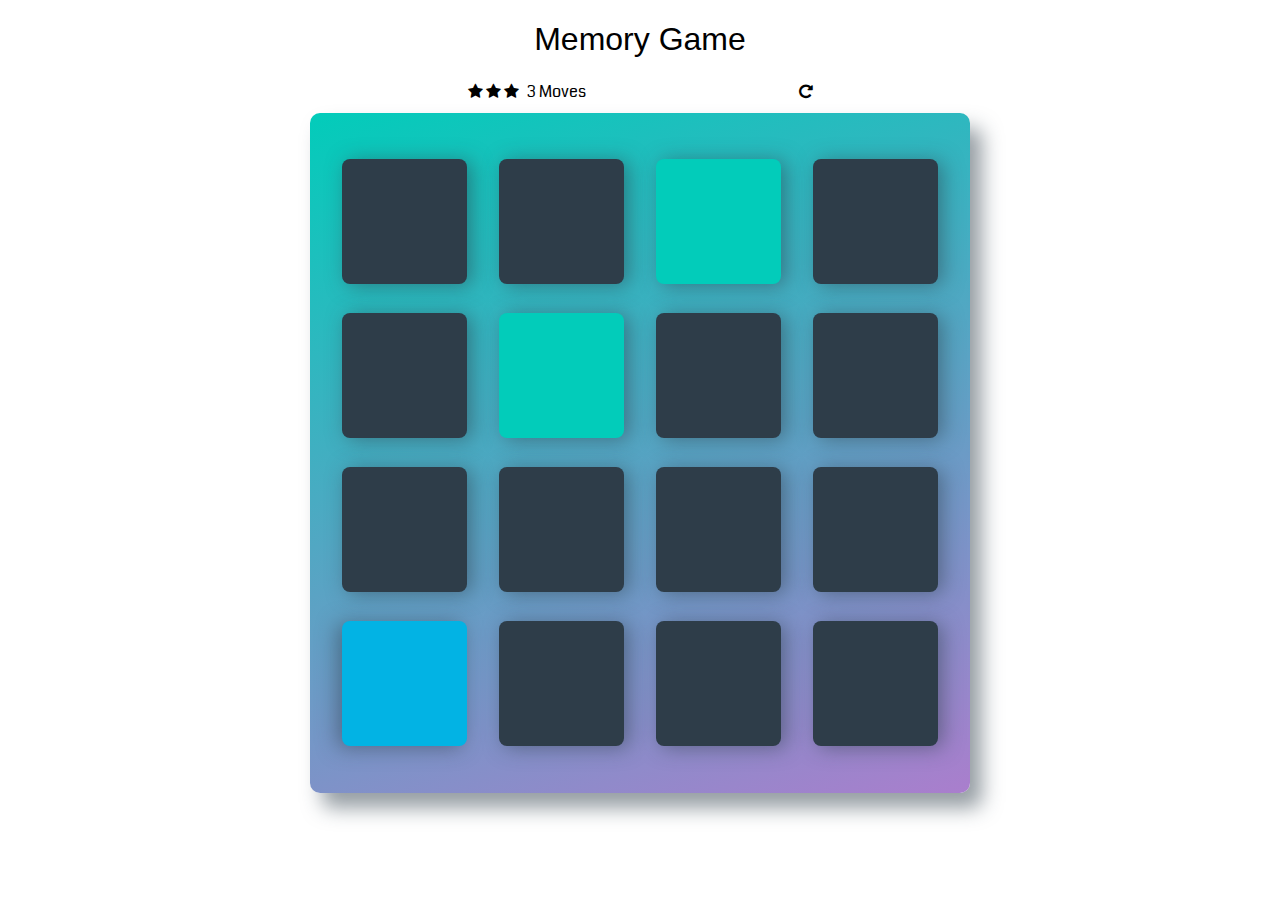
==== index.html @ 89da2d4e "changed the icons into pictures and added some logic to the JS file" ====
<!doctype html>
<html lang="en">
<head>
    <meta charset="utf-8">
    <title>Matching Game</title>
    <meta name="description" content="">
    <link rel="stylesheet prefetch" href="https://maxcdn.bootstrapcdn.com/font-awesome/4.6.1/css/font-awesome.min.css">
    <link rel="stylesheet prefetch" href="https://fonts.googleapis.com/css?family=Coda">
    <link rel="stylesheet" href="css/app.css">
</head>
<body>

    <div class="container">
        <header>
            <h1>Memory Game</h1>
        </header>

        <section class="score-panel">
        	<ul class="stars">
        		<li><i class="fa fa-star"></i></li>
        		<li><i class="fa fa-star"></i></li>
        		<li><i class="fa fa-star"></i></li>
        	</ul>

        	<span class="moves">3</span> Moves

            <div class="restart">
        		<i class="fa fa-repeat"></i>
        	</div>
        </section>

        <ul class="deck">
            <li class="card">
                <img src="" alt="" data-id="1">
            </li>
            <li class="card">
                <img src="" alt="" data-id="2">
            </li>
            <li class="card match">
                <img src="" alt="" data-id="3">
            </li>
            <li class="card">
                <img src="" alt="" data-id="4">
            </li>
            <li class="card">
                <img src="" alt="" data-id="5">
            </li>
            <li class="card match">
                <img src="" alt="" data-id="6">
            </li>
            <li class="card">
                <img src="" alt="" data-id="7">
            </li>
            <li class="card">
                <img src="" alt="" data-id="8">
            </li>
            <li class="card">
                <img src="" alt="" data-id="9">
            </li>
            <li class="card">
                <img src="" alt="" data-id="10">
            </li>
            <li class="card">
                <img src="" alt="" data-id="11">
            </li>
            <li class="card">
                <img src="" alt="" data-id="12">
            </li>
            <li class="card open show">
                <img src="" alt="" data-id="13">
            </li>
            <li class="card">
                <img src="" alt="" data-id="14">
            </li>
            <li class="card">
                <img src="" alt="" data-id="15" />
            </li>
            <li class="card">
                <img src="" alt="" data-id="16">
            </li>
        </ul>
    </div>

    <script src="js/app.js"></script>
</body>
</html>
---- css/app.css ----
html {
    box-sizing: border-box;
}

*,
*::before,
*::after {
    box-sizing: inherit;
}

html,
body {
    width: 100%;
    height: 100%;
    margin: 0;
    padding: 0;
}

body {
    background: #ffffff url('../img/geometry2.png'); /* Background pattern from Subtle Patterns */
    font-family: 'Coda', cursive;
}

.container {
    display: flex;
    justify-content: center;
    align-items: center;
    flex-direction: column;
    perspective: 600;
}

h1 {
    font-family: 'Open Sans', sans-serif;
    font-weight: 300;
}

/*
 * Styles for the deck of cards
 */

.deck {
    width: 660px;
    min-height: 680px;
    background: linear-gradient(160deg, #02ccba 0%, #aa7ecd 100%);
    padding: 32px;
    border-radius: 10px;
    box-shadow: 12px 15px 20px 0 rgba(46, 61, 73, 0.5);
    display: flex;
    flex-wrap: wrap;
    justify-content: space-between;
    align-items: center;
    margin: 0 0 3em;
}

.deck .card {
    height: 125px;
    width: 125px;
    background: #2e3d49;
    font-size: 0;
    color: #ffffff;
    border-radius: 8px;
    cursor: pointer;
    display: flex;
    justify-content: center;
    align-items: center;
    box-shadow: 5px 2px 20px 0 rgba(46, 61, 73, 0.5);
    transform-style: preserve-3d;
    transition: all 1s ease-in-out;
}

.deck .card.open {
    transform: rotateY(180deg);
    background: #02b3e4;
    cursor: default;
}

.deck .card.show {
    font-size: 33px;
}

.deck .card.match {
    cursor: default;
    background: #02ccba;
    font-size: 33px;
}

.deck .card>img {
    widows: 100%;
    height: 100%;
    border-radius: 8px;
}

/*
 * Styles for the Score Panel
 */

.score-panel {
    text-align: left;
    width: 345px;
    margin-bottom: 10px;
}

.score-panel .stars {
    margin: 0;
    padding: 0;
    display: inline-block;
    margin: 0 5px 0 0;
}

.score-panel .stars li {
    list-style: none;
    display: inline-block;
}

.score-panel .restart {
    float: right;
    cursor: pointer;
}
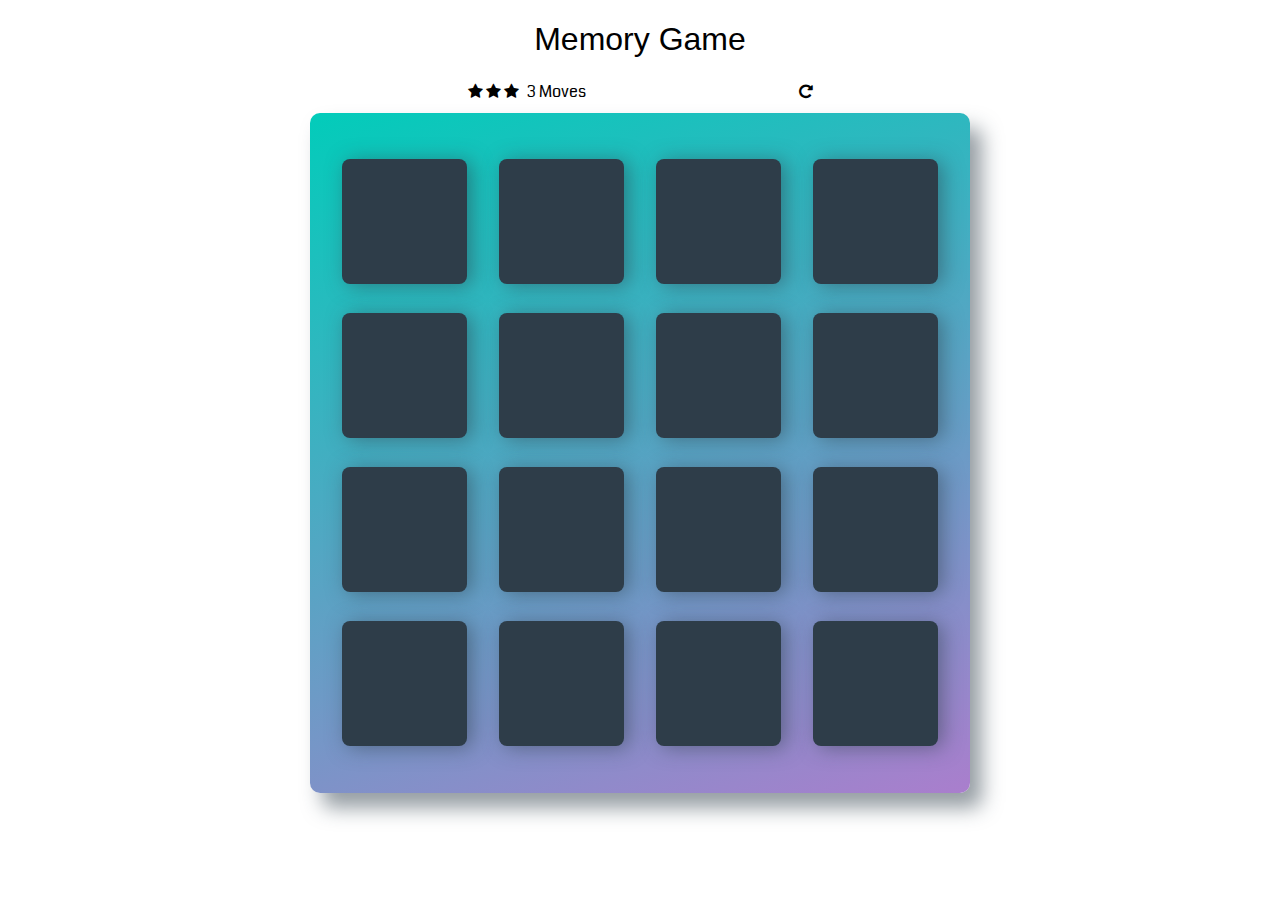
==== commit ccd89fae: "CHANGE: Improved the array method to distribute the tiles" ====
--- a/index.html
+++ b/index.html
@@ -31,52 +31,52 @@
 
         <ul class="deck">
             <li class="card">
-                <img src="" alt="" data-id="1">
+                <img src="" alt="" data-card="">
             </li>
             <li class="card">
-                <img src="" alt="" data-id="2">
-            </li>
-            <li class="card match">
-                <img src="" alt="" data-id="3">
+                <img src="" alt="" data-card="">
             </li>
             <li class="card">
-                <img src="" alt="" data-id="4">
+                <img src="" alt="" data-card="">
             </li>
             <li class="card">
-                <img src="" alt="" data-id="5">
-            </li>
-            <li class="card match">
-                <img src="" alt="" data-id="6">
+                <img src="" alt="" data-card="">
             </li>
             <li class="card">
-                <img src="" alt="" data-id="7">
+                <img src="" alt="" data-card="">
             </li>
             <li class="card">
-                <img src="" alt="" data-id="8">
+                <img src="" alt="" data-card="">
             </li>
             <li class="card">
-                <img src="" alt="" data-id="9">
+                <img src="" alt="" data-card="">
             </li>
             <li class="card">
-                <img src="" alt="" data-id="10">
+                <img src="" alt="" data-card="">
             </li>
             <li class="card">
-                <img src="" alt="" data-id="11">
+                <img src="" alt="" data-card="">
             </li>
             <li class="card">
-                <img src="" alt="" data-id="12">
-            </li>
-            <li class="card open show">
-                <img src="" alt="" data-id="13">
+                <img src="" alt="" data-card="">
             </li>
             <li class="card">
-                <img src="" alt="" data-id="14">
+                <img src="" alt="" data-card="">
             </li>
             <li class="card">
-                <img src="" alt="" data-id="15" />
+                <img src="" alt="" data-card="">
             </li>
             <li class="card">
-                <img src="" alt="" data-id="16">
+                <img src="" alt="" data-card="">
+            </li>
+            <li class="card">
+                <img src="" alt="" data-card="">
+            </li>
+            <li class="card">
+                <img src="" alt="" data-card="">
+            </li>
+            <li class="card">
+                <img src="" alt="" data-card="">
             </li>
         </ul>
     </div>
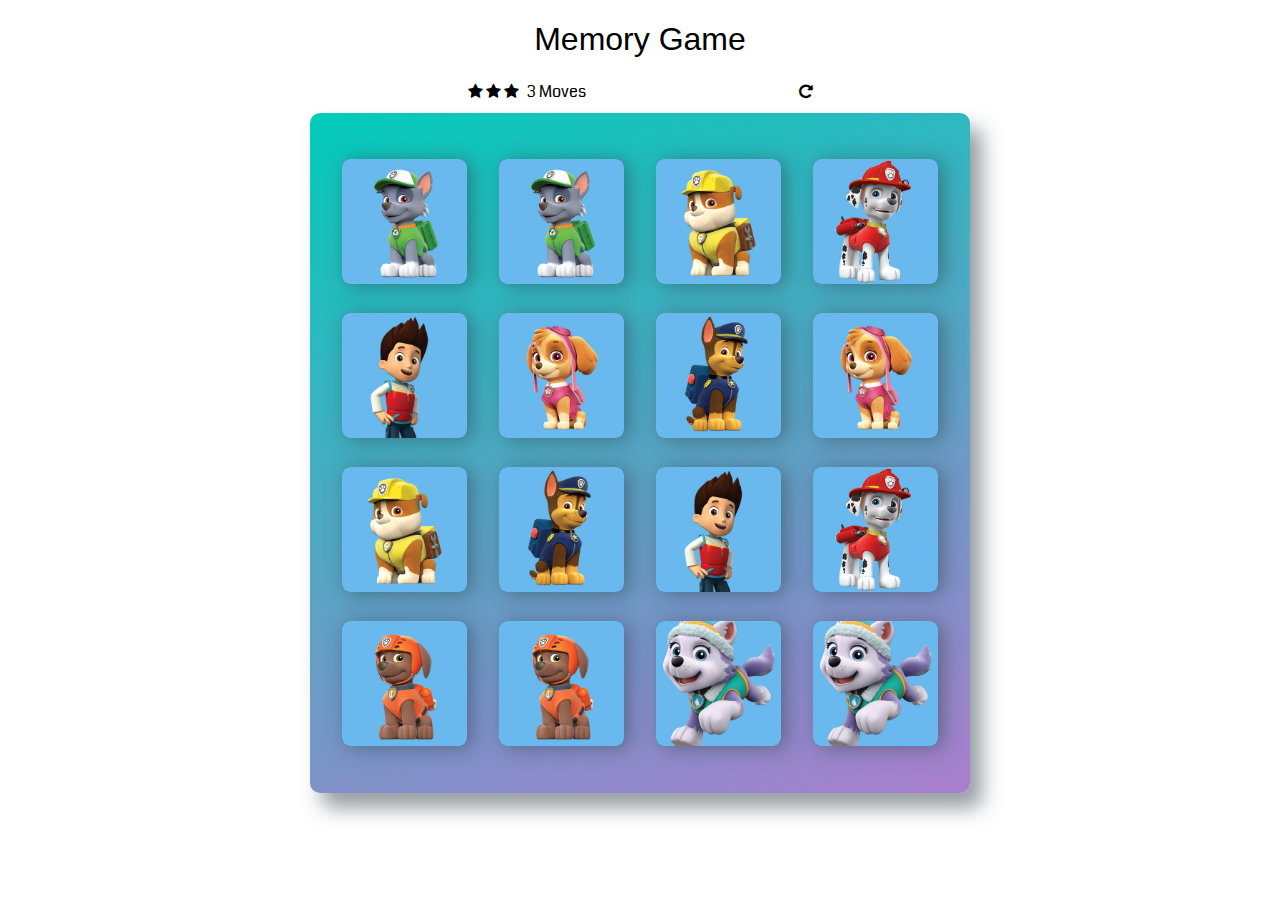
==== commit e23c9d5d: "FIX: the tiles now match correctly and turn back to original status, TODO: counter for moves, star r" ====
--- a/index.html
+++ b/index.html
@@ -30,53 +30,53 @@
         </section>
 
         <ul class="deck">
-            <li class="card">
-                <img src="" alt="" data-card="">
+            <li class="card" data-card="">
+                <img src="" alt="">
             </li>
-            <li class="card">
-                <img src="" alt="" data-card="">
+            <li class="card" data-card="">
+                <img src="" alt="">
             </li>
-            <li class="card">
-                <img src="" alt="" data-card="">
+            <li class="card" data-card="">
+                <img src="" alt="">
             </li>
-            <li class="card">
-                <img src="" alt="" data-card="">
+            <li class="card" data-card="">
+                <img src="" alt="">
             </li>
-            <li class="card">
-                <img src="" alt="" data-card="">
+            <li class="card" data-card="">
+                <img src="" alt="">
             </li>
-            <li class="card">
-                <img src="" alt="" data-card="">
+            <li class="card" data-card="">
+                <img src="" alt="">
             </li>
-            <li class="card">
-                <img src="" alt="" data-card="">
+            <li class="card" data-card="">
+                <img src="" alt="">
             </li>
-            <li class="card">
-                <img src="" alt="" data-card="">
+            <li class="card" data-card="">
+                <img src="" alt="">
             </li>
-            <li class="card">
-                <img src="" alt="" data-card="">
+            <li class="card" data-card="">
+                <img src="" alt="">
             </li>
-            <li class="card">
-                <img src="" alt="" data-card="">
+            <li class="card" data-card="">
+                <img src="" alt="">
             </li>
-            <li class="card">
-                <img src="" alt="" data-card="">
+            <li class="card" data-card="">
+                <img src="" alt="">
             </li>
-            <li class="card">
-                <img src="" alt="" data-card="">
+            <li class="card" data-card="">
+                <img src="" alt="">
             </li>
-            <li class="card">
-                <img src="" alt="" data-card="">
+            <li class="card" data-card="">
+                <img src="" alt="">
             </li>
-            <li class="card">
-                <img src="" alt="" data-card="">
+            <li class="card" data-card="">
+                <img src="" alt="">
             </li>
-            <li class="card">
-                <img src="" alt="" data-card="">
+            <li class="card" data-card="">
+                <img src="" alt="">
             </li>
-            <li class="card">
-                <img src="" alt="" data-card="">
+            <li class="card" data-card="">
+                <img src="" alt="">
             </li>
         </ul>
     </div>
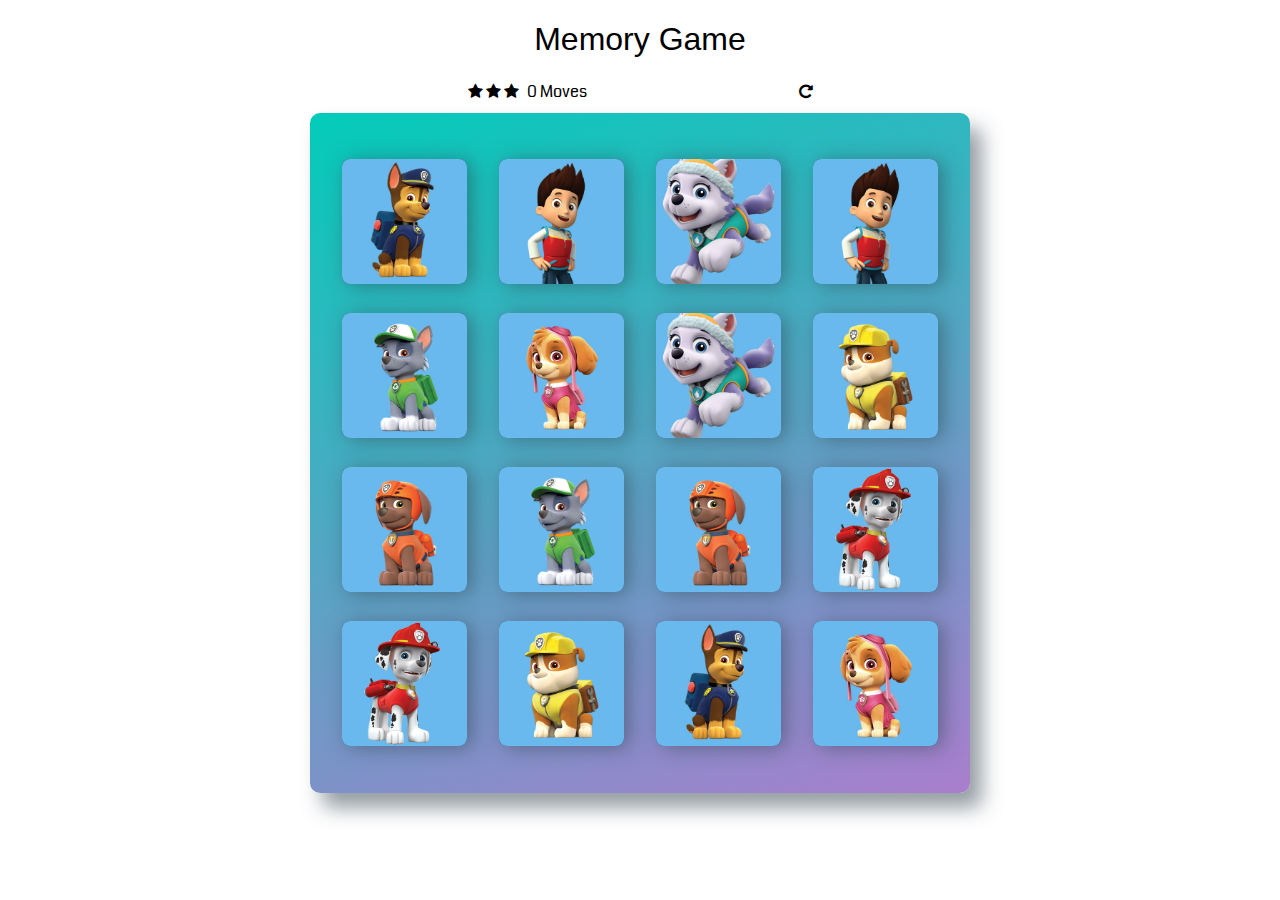
==== commit 1b60ccc9: "FIX: Fixed the move counter issue" ====
--- a/index.html
+++ b/index.html
@@ -22,7 +22,7 @@
         		<li><i class="fa fa-star"></i></li>
         	</ul>
 
-        	<span class="moves">3</span> Moves
+        	<span class="moves">0</span> Moves
 
             <div class="restart">
         		<i class="fa fa-repeat"></i>
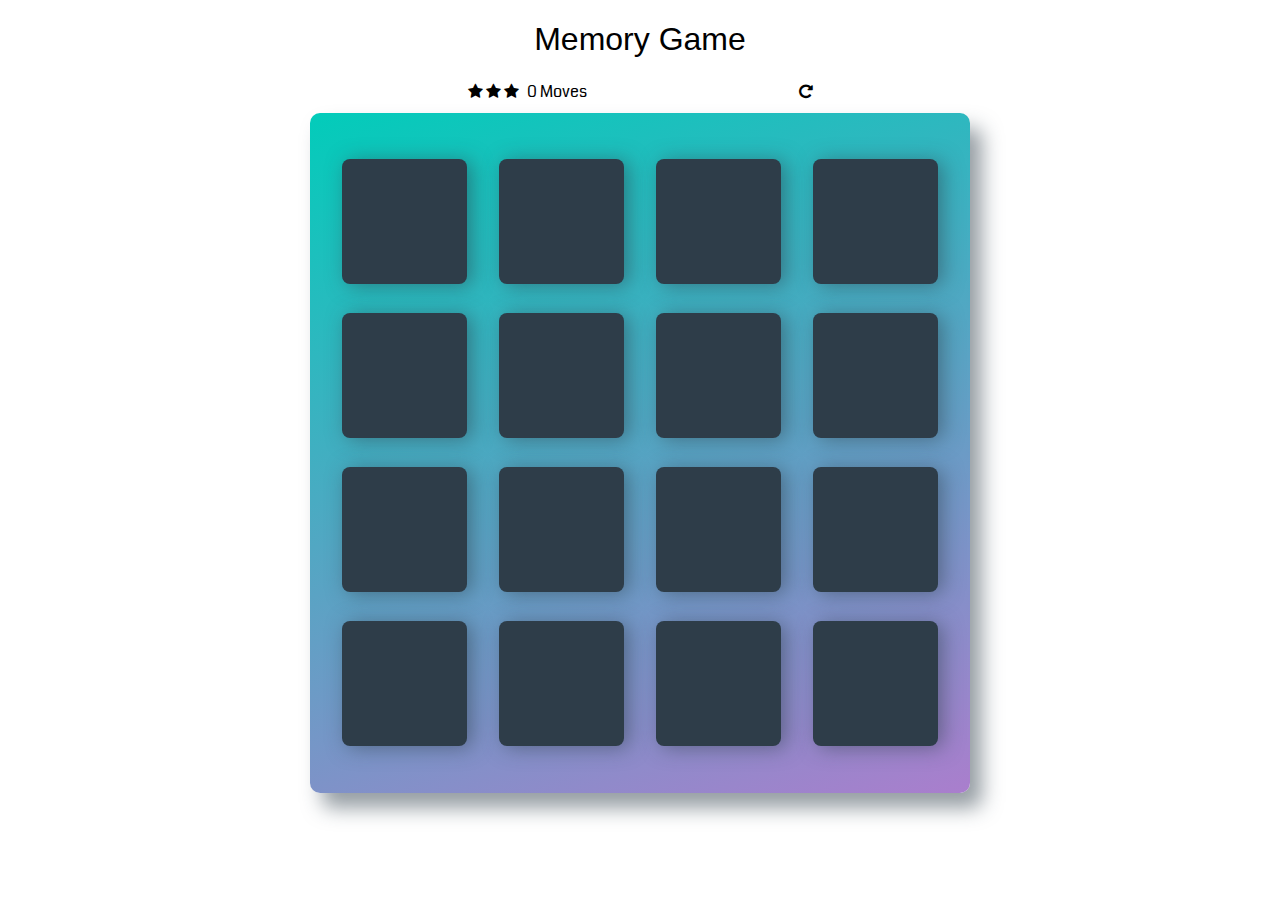
==== commit 2bd1af71: "FIX: changed some of the animations and made them nicer. FEAT: completed the congrats modal and adde" ====
--- a/index.html
+++ b/index.html
@@ -4,7 +4,7 @@
     <meta charset="utf-8">
     <title>Matching Game</title>
     <meta name="description" content="">
-    <link rel="stylesheet prefetch" href="https://maxcdn.bootstrapcdn.com/font-awesome/4.6.1/css/font-awesome.min.css">
+    <link rel="stylesheet prefetch" href="https://maxcdn.bootstrapcdn.com/font-awesome/4.7.0/css/font-awesome.min.css">
     <link rel="stylesheet prefetch" href="https://fonts.googleapis.com/css?family=Coda">
     <link rel="stylesheet" href="css/app.css">
 </head>
@@ -81,6 +81,32 @@
         </ul>
     </div>
 
+<!-- <button class="btn chooseDeck paw" data-id="1">Paw Patrol</button>
+<button class="btn chooseDeck avenger" data-id="2">Avengers</button>
+<button class="btn chooseDeck star-wars" data-id="3">Star Wars</button> -->
+    <!-- Modal -->
+
+<!-- The Modal -->
+<div id="myModal" class="modal">
+
+<!-- Modal content -->
+<div class="modal-content">
+  <span class="close">&times;</span>
+  <div class="modal__text">
+    <img src="img/trophy.png" class="trophy" alt="You've won the game!">
+    <h1>Congratulations!</h1>
+    <p>You've completed the memory game in <span class="moves"></span> moves.</p>
+    <p class="bold">Your score is: <ul id="score"></ul></p>
+    <p>Would you like to play again?</p>
+  </div>
+  <div class="btn--center">
+    <button class="btn restart">Yes</button>
+    <button class="btn close">No</button>
+  </div>
+</div>
+
+</div>
+
     <script src="js/app.js"></script>
 </body>
 </html>
--- a/css/app.css
+++ b/css/app.css
@@ -65,7 +65,13 @@
     align-items: center;
     box-shadow: 5px 2px 20px 0 rgba(46, 61, 73, 0.5);
     transform-style: preserve-3d;
-    transition: all 1s ease-in-out;
+    transition: all 0.6s ease-in-out;
+}
+
+.deck .card img {
+  transition-delay: 0.8s;
+  transition: 1s;
+  visibility: hidden;
 }
 
 .deck .card.open {
@@ -76,6 +82,10 @@
 
 .deck .card.show {
     font-size: 33px;
+}
+
+.deck .card.show img {
+  visibility: visible;
 }
 
 .deck .card.match {
@@ -116,3 +126,96 @@
     float: right;
     cursor: pointer;
 }
+
+/* Modal styles */
+/* The Modal (background) */
+.modal {
+    display: none; /* Hidden by default */
+    position: fixed; /* Stay in place */
+    z-index: 1; /* Sit on top */
+    left: 0;
+    top: 0;
+    width: 100%; /* Full width */
+    height: 100%; /* Full height */
+    overflow: auto; /* Enable scroll if needed */
+    background-color: rgb(0,0,0); /* Fallback color */
+    background-color: rgba(0,0,0,0.6); /* Black w/ opacity */
+}
+
+.modal__header {
+  text-align: center;
+}
+
+.modal__paragraph {
+  text-align: center;
+}
+
+/* Modal Content/Box */
+.modal-content {
+    background-color: #fefefe;
+    margin: 15% auto; /* 15% from the top and centered */
+    padding: 20px;
+    border: 1px solid #888;
+    width: 50%; /* Could be more or less, depending on screen size */
+}
+
+.modal__text {
+      text-align: center;
+}
+
+/* The Close Button */
+.close {
+    color: #aaa;
+    float: right;
+    font-size: 28px;
+    font-weight: bold;
+}
+
+.close:hover,
+.close:focus {
+    color: black;
+    text-decoration: none;
+    cursor: pointer;
+}
+
+.btn {
+  display: inline-block;
+  margin: 20px 20px;
+  padding: 10px 20px;
+  background: linear-gradient(to right, #02CCBA, #aa7ecd, #aa7ecd);
+  color: white;
+  font-size: 17px;
+  font-family: 'Montserrat', 'Helvetica-Neue', Arial, sans-serif;
+  border: none;
+  clear: both;
+  border-radius: 4px;
+  transition: 0.5s;
+}
+
+.btn:hover {
+  background: linear-gradient(to right, violet, navy);
+}
+
+.btn--center {
+  width: 100%;
+  margin: 24px auto;
+}
+
+.trophy {
+  width: 150px;
+  margin: 0 auto;
+}
+
+.bold {
+  font-weight: bold;
+}
+
+#score {
+  display: inline;
+  list-style-type: none;
+  color: gold;
+}
+
+#score li {
+  display: inline;
+}
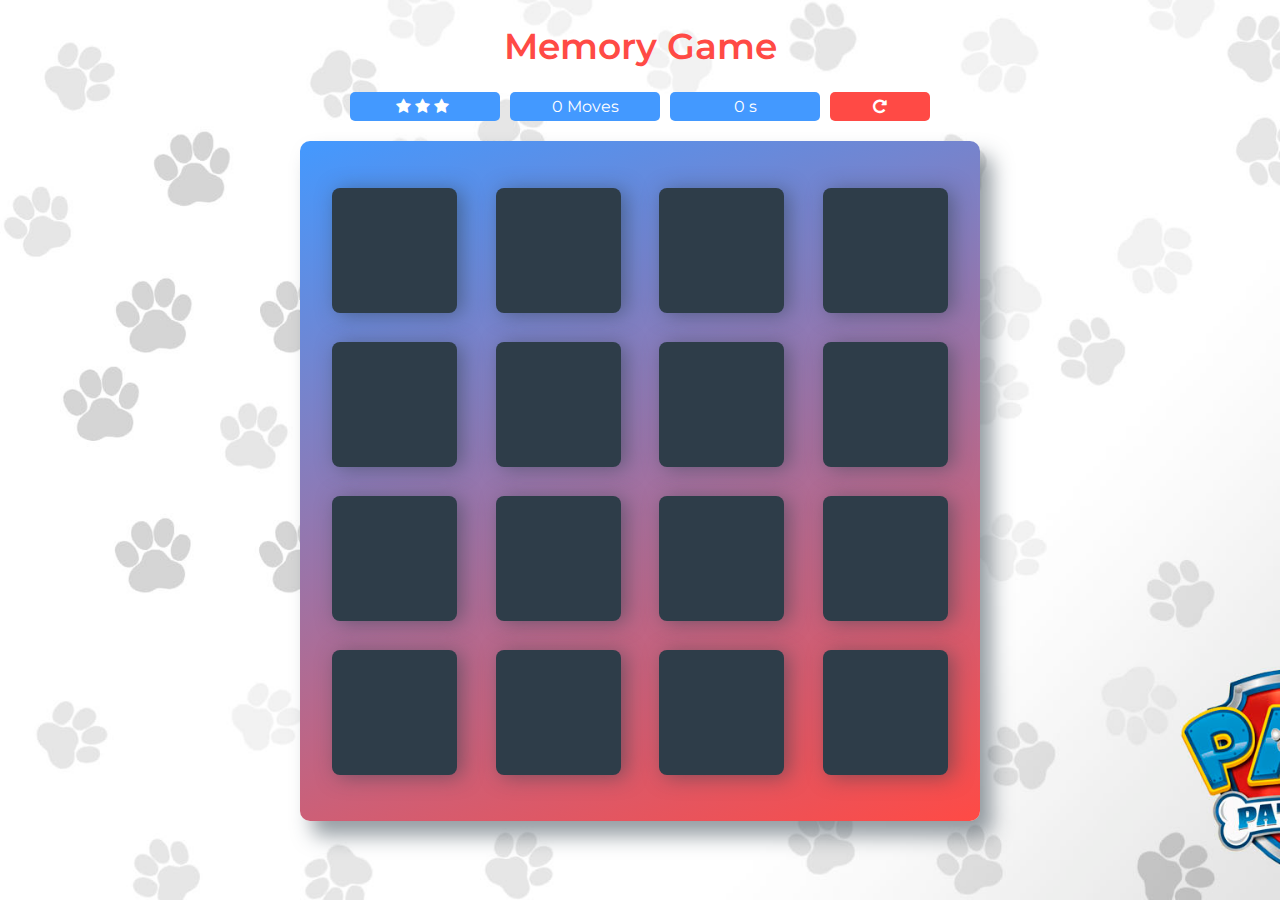
==== commit fab52e59: "FEAT : Added the timer element to the html and did some CSS work. TODO: Need to fix the timer it isn" ====
--- a/index.html
+++ b/index.html
@@ -5,7 +5,7 @@
     <title>Matching Game</title>
     <meta name="description" content="">
     <link rel="stylesheet prefetch" href="https://maxcdn.bootstrapcdn.com/font-awesome/4.7.0/css/font-awesome.min.css">
-    <link rel="stylesheet prefetch" href="https://fonts.googleapis.com/css?family=Coda">
+     <link href="https://fonts.googleapis.com/css?family=Montserrat:400,700" rel="stylesheet"> 
     <link rel="stylesheet" href="css/app.css">
 </head>
 <body>
@@ -16,13 +16,21 @@
         </header>
 
         <section class="score-panel">
-        	<ul class="stars">
-        		<li><i class="fa fa-star"></i></li>
-        		<li><i class="fa fa-star"></i></li>
-        		<li><i class="fa fa-star"></i></li>
-        	</ul>
+          <div class="score__container">
+          	<ul class="stars">
+          		<li><i class="fa fa-star"></i></li>
+          		<li><i class="fa fa-star"></i></li>
+          		<li><i class="fa fa-star"></i></li>
+          	</ul>
+          </div>
 
-        	<span class="moves">0</span> Moves
+          <div class="score__container">
+        	  <span class="moves">0</span> Moves
+          </div>
+
+          <div class="score__container">
+            <span class="timer">0</span> s
+          </div>
 
             <div class="restart">
         		<i class="fa fa-repeat"></i>
@@ -95,7 +103,7 @@
   <div class="modal__text">
     <img src="img/trophy.png" class="trophy" alt="You've won the game!">
     <h1>Congratulations!</h1>
-    <p>You've completed the memory game in <span class="moves"></span> moves.</p>
+    <p>You've completed the memory game in <span class="moves"></span> moves and <span class="time"></span> seconds.</p>
     <p class="bold">Your score is: <ul id="score"></ul></p>
     <p>Would you like to play again?</p>
   </div>
--- a/css/app.css
+++ b/css/app.css
@@ -17,8 +17,12 @@
 }
 
 body {
-    background: #ffffff url('../img/geometry2.png'); /* Background pattern from Subtle Patterns */
-    font-family: 'Coda', cursive;
+    background: url('../img/paw-bg.jpg') no-repeat center center fixed;
+    -webkit-background-size: cover;
+    -moz-background-size: cover;
+    -o-background-size: cover;
+    background-size: cover;
+    font-family: 'Montserrat', Arial, sans-serif;
 }
 
 .container {
@@ -30,8 +34,10 @@
 }
 
 h1 {
-    font-family: 'Open Sans', sans-serif;
-    font-weight: 300;
+    font-family: 'Montserrat', sans-serif;
+    font-size: 4vh;
+    color: #FF4A45;
+    font-weight: 600;
 }
 
 /*
@@ -39,9 +45,9 @@
  */
 
 .deck {
-    width: 660px;
+    width: 680px;
     min-height: 680px;
-    background: linear-gradient(160deg, #02ccba 0%, #aa7ecd 100%);
+    background: linear-gradient(160deg, #4399FF 0%, #FF4A45 100%);
     padding: 32px;
     border-radius: 10px;
     box-shadow: 12px 15px 20px 0 rgba(46, 61, 73, 0.5);
@@ -68,6 +74,11 @@
     transition: all 0.6s ease-in-out;
 }
 
+.card:hover {
+  box-shadow: 3px 3px 10px #000;
+  transition: 0.3s;
+}
+
 .deck .card img {
   transition-delay: 0.8s;
   transition: 1s;
@@ -106,12 +117,15 @@
 
 .score-panel {
     text-align: left;
-    width: 345px;
-    margin-bottom: 10px;
+    width: 580px;
+    margin-bottom: 20px;
+    display: grid;
+    color: #FFF;
+    grid-template-columns: 3fr 3fr 3fr 2fr;
+    grid-column-gap: 10px;
 }
 
 .score-panel .stars {
-    margin: 0;
     padding: 0;
     display: inline-block;
     margin: 0 5px 0 0;
@@ -123,9 +137,23 @@
 }
 
 .score-panel .restart {
-    float: right;
+    padding: 5px 10px;
+    border-radius: 5px;
+    text-align: center;
+    background: #FF4A45;
+}
+
+.score-panel .restart i {
     cursor: pointer;
 }
+
+.score__container {
+  padding: 5px 10px;
+  border-radius: 5px;
+  text-align: center;
+  background: #4399FF;
+}
+
 
 /* Modal styles */
 /* The Modal (background) */
@@ -182,10 +210,10 @@
   display: inline-block;
   margin: 20px 20px;
   padding: 10px 20px;
-  background: linear-gradient(to right, #02CCBA, #aa7ecd, #aa7ecd);
+  background-color: #4399FF;
   color: white;
   font-size: 17px;
-  font-family: 'Montserrat', 'Helvetica-Neue', Arial, sans-serif;
+  font-family: 'Montserrat', Arial, sans-serif;
   border: none;
   clear: both;
   border-radius: 4px;
@@ -193,7 +221,7 @@
 }
 
 .btn:hover {
-  background: linear-gradient(to right, violet, navy);
+  background-color: #FF4A45;
 }
 
 .btn--center {
